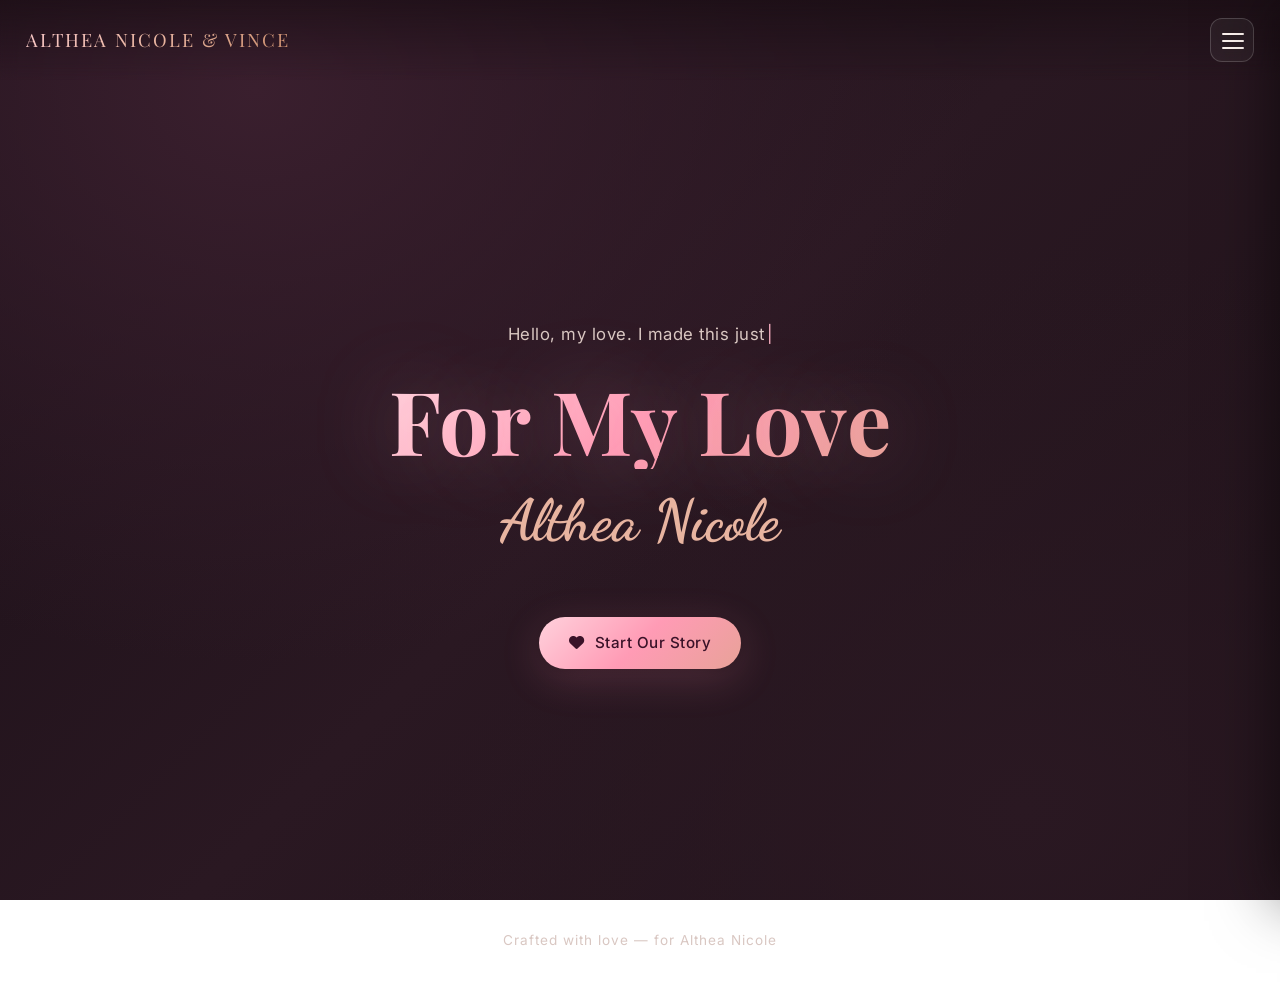
==== index.html @ 715d10ba "Add files via upload" ====
<!DOCTYPE html>
<html lang="en">
<head>
<meta charset="UTF-8">
<meta name="viewport" content="width=device-width,initial-scale=1">
<title>For My Love · Althea Nicole</title>
<meta name="description" content="A premium romantic story made just for you.">
<link rel="preconnect" href="https://fonts.googleapis.com">
<link rel="preconnect" href="https://fonts.gstatic.com" crossorigin>
<link href="https://fonts.googleapis.com/css2?family=Playfair+Display:wght@500;600;700&family=Cormorant+Garamond:ital,wght@1,400;1,500&family=Inter:wght@300;400;500;600&family=Dancing+Script:wght@500;700&display=swap" rel="stylesheet">
<link rel="stylesheet" href="https://cdnjs.cloudflare.com/ajax/libs/font-awesome/6.5.2/css/all.min.css">
<link rel="stylesheet" href="style.css">
</head>
<body>
<main>

<section class="hero">
  <p class="typing" id="typing"></p>
  <h1>For My Love</h1>
  <div class="name">Althea Nicole</div>
  <a class="btn" href="story.html"><i class="fa-solid fa-heart"></i> Start Our Story</a>
</section>

</main>
<footer>Crafted with love &mdash; for Althea Nicole</footer>
<script src="script.js"></script>
<script>
typeText(document.getElementById('typing'),"Hello, my love. I made this just for you.");
</script>
</body>
</html>
---- style.css ----
/* ============================================================
   FOR MY LOVE — Premium Romantic Website (v2)
   Luxury aesthetic: soft pink, rose gold, glassmorphism
   ============================================================ */

:root{
  --bg-1:#1a0f17;
  --bg-2:#2a1822;
  --bg-3:#3a1f2e;
  --surface: rgba(255,255,255,0.06);
  --surface-2: rgba(255,255,255,0.10);
  --border: rgba(255,255,255,0.18);
  --text:#fff6f2;
  --muted:#d9c7c2;
  --pink:#ffb6c8;
  --pink-2:#ff8fb1;
  --pink-soft:#ffd8e4;
  --rose-gold:#e8b4a0;
  --rose-gold-2:#c98c6b;
  --gradient-pink: linear-gradient(135deg,#ffd1dc 0%, #ff9bb5 50%, #e8a298 100%);
  --gradient-rose: linear-gradient(135deg,#f8c8c8 0%, #e8b4a0 50%, #c98c6b 100%);
  --gradient-bg: radial-gradient(at 20% 10%, #3a1f2e 0%, transparent 50%),
                 radial-gradient(at 80% 90%, #2a1822 0%, transparent 50%),
                 linear-gradient(135deg,#1a0f17 0%, #2a1822 50%, #1f1219 100%);
  --shadow-soft: 0 10px 40px rgba(255,140,170,.18), 0 2px 10px rgba(0,0,0,.25);
  --shadow-lg: 0 30px 80px rgba(255,140,170,.25), 0 10px 30px rgba(0,0,0,.4);
  --glow: 0 0 24px rgba(255,182,200,.55), 0 0 60px rgba(255,140,170,.25);
  --radius:18px;
  --ease: cubic-bezier(.22,.61,.36,1);
}

*{box-sizing:border-box;margin:0;padding:0}
html,body{min-height:100%}
body{
  font-family:'Inter','Poppins',system-ui,sans-serif;
  color:var(--text);
  background:var(--gradient-bg);
  background-attachment:fixed;
  line-height:1.6;
  -webkit-font-smoothing:antialiased;
  overflow-x:hidden;
}
a{color:inherit;text-decoration:none}
img{max-width:100%;display:block}
h1,h2,h3{font-family:'Playfair Display','Cormorant Garamond',serif;font-weight:600;letter-spacing:.5px}

/* ===== Background particles ===== */
.particles{position:fixed;inset:0;z-index:0;pointer-events:none;overflow:hidden}
.particles span{
  position:absolute;bottom:-40px;
  color:var(--pink-soft);opacity:.45;
  filter:blur(.3px);
  animation:rise linear infinite;
}
@keyframes rise{
  0%{transform:translateY(0) scale(.6) rotate(0);opacity:0}
  10%{opacity:.7}
  100%{transform:translateY(-115vh) scale(1.1) rotate(360deg);opacity:0}
}

/* ===== Navigation: Hamburger + Glass Sidebar ===== */
.topbar{
  position:fixed;top:0;left:0;right:0;z-index:90;
  display:flex;align-items:center;justify-content:space-between;
  padding:18px 26px;
  background:linear-gradient(to bottom, rgba(20,10,15,.55), transparent);
  backdrop-filter:blur(8px);
  -webkit-backdrop-filter:blur(8px);
}
.brand{
  font-family:'Playfair Display',serif;
  font-size:1.15rem;letter-spacing:2px;text-transform:uppercase;
  background:var(--gradient-rose);
  -webkit-background-clip:text;background-clip:text;color:transparent;
}
.hamburger{
  position:relative;width:44px;height:44px;border:none;cursor:pointer;
  background:var(--surface);backdrop-filter:blur(10px);
  border:1px solid var(--border);border-radius:12px;
  display:grid;place-items:center;transition:.3s var(--ease);
}
.hamburger:hover{background:var(--surface-2);box-shadow:var(--glow)}
.hamburger span{
  position:absolute;left:11px;width:22px;height:2px;
  background:var(--text);border-radius:2px;
  transition:.35s var(--ease);
}
.hamburger span:nth-child(1){top:14px}
.hamburger span:nth-child(2){top:21px}
.hamburger span:nth-child(3){top:28px}
.hamburger.open span:nth-child(1){top:21px;transform:rotate(45deg)}
.hamburger.open span:nth-child(2){opacity:0}
.hamburger.open span:nth-child(3){top:21px;transform:rotate(-45deg)}

.menu-overlay{
  position:fixed;inset:0;background:rgba(0,0,0,.55);
  backdrop-filter:blur(6px);opacity:0;pointer-events:none;
  transition:opacity .35s var(--ease);z-index:95;
}
.menu-overlay.open{opacity:1;pointer-events:auto}

.sidemenu{
  position:fixed;top:0;right:0;height:100%;
  width:min(340px,86vw);z-index:100;
  background:rgba(30,18,24,.55);
  backdrop-filter:blur(22px);-webkit-backdrop-filter:blur(22px);
  border-left:1px solid var(--border);
  box-shadow:-20px 0 60px rgba(0,0,0,.55);
  transform:translateX(105%);
  transition:transform .5s var(--ease);
  display:flex;flex-direction:column;
  padding:90px 28px 30px;
  
  overflow-y: auto;
overflow-x: hidden;
scroll-behavior: smooth;
}
.sidemenu.open{transform:translateX(0)}
.sidemenu .close{
  position:absolute;top:22px;right:22px;
  width:38px;height:38px;border-radius:50%;
  background:var(--surface);border:1px solid var(--border);color:var(--text);
  cursor:pointer;display:grid;place-items:center;transition:.3s;
}
.sidemenu .close:hover{background:var(--surface-2);transform:rotate(90deg)}
.sidemenu h3{
  font-size:.78rem;letter-spacing:3px;text-transform:uppercase;
  color:var(--muted);margin-bottom:18px;font-family:'Inter',sans-serif;font-weight:500;
}
.sidemenu ul{list-style:none;display:flex;flex-direction:column;gap:4px}
.sidemenu a{
  display:flex;align-items:center;gap:14px;
  padding:13px 16px;border-radius:12px;
  font-size:.98rem;color:var(--text);
  transition:.3s var(--ease);
  border:1px solid transparent;
}
.sidemenu a i{width:18px;color:var(--pink);font-size:.95rem;transition:.3s}
.sidemenu a:hover{background:var(--surface);transform:translateX(4px)}
.sidemenu a.active{
  background:var(--gradient-pink);color:#3a1228;font-weight:600;
  box-shadow:0 8px 24px rgba(255,155,181,.35);
}
.sidemenu a.active i{color:#3a1228}

/* ===== Layout ===== */
main{position:relative;z-index:2;padding-top:90px;min-height:100vh}
.container{max-width:1100px;margin:0 auto;padding:0 24px}
section{padding:60px 0}

.page-title{
  text-align:center;font-size:clamp(2rem,5vw,3.4rem);
  margin-bottom:8px;
  background:var(--gradient-pink);
  -webkit-background-clip:text;background-clip:text;color:transparent;
  text-shadow:0 0 60px rgba(255,182,200,.25);
}
.page-subtitle{text-align:center;color:var(--muted);margin-bottom:48px;font-style:italic}

/* ===== Glass card ===== */
.glass{
  background:var(--surface);
  backdrop-filter:blur(14px);-webkit-backdrop-filter:blur(14px);
  border:1px solid var(--border);
  border-radius:var(--radius);
  box-shadow:var(--shadow-soft);
}

/* ===== Buttons ===== */
.btn{
  display:inline-flex;align-items:center;gap:10px;
  padding:14px 30px;border-radius:50px;
  font-family:'Inter',sans-serif;font-weight:500;font-size:.95rem;
  letter-spacing:.5px;cursor:pointer;border:none;
  background:var(--gradient-pink);color:#3a1228;
  box-shadow:var(--shadow-soft);
  transition:.35s var(--ease);
}
.btn:hover{transform:translateY(-2px);box-shadow:var(--shadow-lg)}
.btn.ghost{
  background:var(--surface);color:var(--text);
  border:1px solid var(--border);backdrop-filter:blur(10px);
}
.btn.ghost:hover{background:var(--surface-2)}

/* ===== HOME ===== */
.hero{
  min-height:calc(100vh - 90px);
  display:flex;flex-direction:column;align-items:center;justify-content:center;
  text-align:center;padding:40px 24px;
}
.hero .typing{color:var(--muted);font-size:1.05rem;margin-bottom:24px;min-height:1.5em;letter-spacing:.5px}
.hero .typing::after{content:"|";color:var(--pink);animation:blink 1s steps(1) infinite;margin-left:2px}
@keyframes blink{50%{opacity:0}}
.hero h1{
  font-size:clamp(2.8rem,8vw,5.5rem);font-weight:700;
  background:var(--gradient-pink);
  -webkit-background-clip:text;background-clip:text;color:transparent;
  text-shadow:0 0 80px rgba(255,182,200,.35);
  margin-bottom:6px;line-height:1.1;
}
.hero .name{
  font-family:'Dancing Script',cursive;font-weight:700;
  font-size:clamp(2rem,6vw,3.6rem);
  color:var(--rose-gold);
  margin-bottom:36px;
}
.hero .btn{margin-top:14px}

/* ===== Story timeline ===== */
.timeline{position:relative;max-width:760px;margin:0 auto;padding:20px 0}
.timeline::before{
  content:"";position:absolute;left:24px;top:0;bottom:0;width:2px;
  background:linear-gradient(to bottom,transparent,var(--pink),transparent);
}
@media(min-width:760px){.timeline::before{left:50%;transform:translateX(-50%)}}
.t-item{position:relative;margin:0 0 32px 60px;opacity:0;transform:translateY(24px);transition:.7s var(--ease)}
@media(min-width:760px){
  .t-item{width:46%;margin-left:0}
  .t-item:nth-child(even){margin-left:54%}
}
.t-item.in{opacity:1;transform:none}
.t-dot{
  position:absolute;left:-46px;top:18px;width:14px;height:14px;border-radius:50%;
  background:var(--pink);box-shadow:var(--glow);
}
@media(min-width:760px){
  .t-dot{left:auto;right:-31px}
  .t-item:nth-child(even) .t-dot{left:-31px;right:auto}
}
.t-card{padding:20px 22px;border-radius:14px}
.t-card h4{color:var(--pink);font-family:'Inter',sans-serif;font-size:.85rem;letter-spacing:1.5px;text-transform:uppercase;margin-bottom:8px;display:flex;align-items:center;gap:8px}
.t-card p{color:var(--text);line-height:1.65}
.t-card .meta{color:var(--muted);font-size:.8rem;margin-top:10px;display:flex;gap:14px}

/* ===== Gallery ===== */
.gallery-actions{display:flex;justify-content:center;margin-bottom:36px}
.gallery-grid{
  display:grid;gap:22px;
  grid-template-columns:repeat(auto-fill,minmax(260px,1fr));
}
.mem-card{
  border-radius:var(--radius);overflow:hidden;
  display:flex;flex-direction:column;
  opacity:0;transform:translateY(20px);
  animation:fadeUp .6s var(--ease) forwards;
  transition:.4s var(--ease);
}
.mem-card:hover{transform:translateY(-6px);box-shadow:var(--shadow-lg)}
.mem-card .img{aspect-ratio:4/3;overflow:hidden;background:#000}
.mem-card .img img{width:100%;height:100%;object-fit:cover;transition:.6s var(--ease)}
.mem-card:hover .img img{transform:scale(1.06)}
.mem-card .body{padding:16px 18px 18px;height: auto;}
.mem-card .date{font-size:.78rem;letter-spacing:1.5px;color:var(--pink);text-transform:uppercase;margin-bottom:6px;display:flex;align-items:center;gap:8px}
.mem-card .desc{color:var(--text);font-size:.95rem;line-height:1.55;white-space: pre-wrap;
word-break: break-word;
overflow-wrap: break-word;
height: auto;
max-height: none;}
.mem-card .del{
  position:absolute;top:10px;right:10px;
  width:32px;height:32px;border-radius:50%;border:none;cursor:pointer;
  background:rgba(0,0,0,.55);color:#fff;backdrop-filter:blur(6px);
  opacity:0;transition:.3s;
}
.mem-card{position:relative}
.mem-card:hover .del{opacity:1}
.empty{
  text-align:center;padding:60px 20px;color:var(--muted);
  border-radius:var(--radius);
}
.mem-card .edit{
  position: absolute;
  top: 12px;
  right: 12px;

  width: 42px;
  height: 42px;
  border: none;
  border-radius: 50%;

  display: flex;
  align-items: center;
  justify-content: center;

  background: rgba(255,255,255,.12);
  backdrop-filter: blur(10px);
  -webkit-backdrop-filter: blur(10px);

  color: #fff;
  cursor: pointer;

  transition: all .3s ease;
  box-shadow: 0 4px 15px rgba(0,0,0,.2);
}

.mem-card .edit:hover{
  transform: translateY(-2px) scale(1.08);
  background: #b266ff;
  color: #fff;
  box-shadow:
    0 0 10px rgba(178,102,255,.5),
    0 0 25px rgba(178,102,255,.35);
}

.mem-card .edit:active{
  transform: scale(.95);
}

.mem-card .edit i{
  font-size: .95rem;
}
.empty i{font-size:3rem;color:var(--pink);margin-bottom:14px;display:block}

@keyframes fadeUp{to{opacity:1;transform:none}}

/* ===== Modal ===== */
.modal-overlay{
  position:fixed;inset:0;z-index:200;
  background:rgba(0,0,0,.65);backdrop-filter:blur(8px);
  display:none;align-items:center;justify-content:center;
  padding:20px;opacity:0;transition:opacity .3s var(--ease);
}
.modal-overlay.show{display:flex;opacity:1}
.modal{
  width:100%;max-width:480px;
  background:rgba(40,22,30,.85);
  backdrop-filter:blur(20px);
  border:1px solid var(--border);
  border-radius:20px;padding:30px;
  transform:scale(.95);transition:transform .35s var(--ease);
  max-height:90vh;overflow-y:auto;
}
.modal-overlay.show .modal{transform:scale(1)}
.modal h3{font-size:1.6rem;margin-bottom:6px;color:var(--pink-soft)}
.modal .sub{color:var(--muted);font-size:.9rem;margin-bottom:22px}
.field{margin-bottom:16px}
.field label{display:block;font-size:.8rem;letter-spacing:1.2px;text-transform:uppercase;color:var(--muted);margin-bottom:8px}
.field input[type=text],.field input[type=date],.field textarea{
  width:100%;padding:12px 14px;border-radius:10px;
  background:rgba(255,255,255,.07);border:1px solid var(--border);
  color:var(--text);font-family:inherit;font-size:.95rem;outline:none;transition:.25s;
}
.field input:focus,.field textarea:focus{border-color:var(--pink);background:rgba(255,255,255,.1)}
.field textarea{min-height:90px;resize:vertical}
.file-drop{
  border:2px dashed var(--border);border-radius:12px;
  padding:24px;text-align:center;cursor:pointer;
  transition:.25s;color:var(--muted);
}
.file-drop:hover{border-color:var(--pink);color:var(--pink-soft);background:rgba(255,255,255,.04)}
.file-drop i{font-size:1.6rem;display:block;margin-bottom:8px;color:var(--pink)}
.file-drop input{display:none}
.preview{margin-top:12px;border-radius:10px;overflow:hidden;max-height:200px}
.preview img{width:100%;object-fit:cover;max-height:200px}
.modal-actions{display:flex;gap:10px;justify-content:flex-end;margin-top:22px}

/* ===== Reasons (flip cards) ===== */
.reasons-grid{display:grid;gap:20px;grid-template-columns:repeat(auto-fill,minmax(220px,1fr))}
.flip{perspective:1200px;height:200px;cursor:pointer}
.flip-inner{position:relative;width:100%;height:100%;transition:transform .7s var(--ease);transform-style:preserve-3d}
.flip.flipped .flip-inner{transform:rotateY(180deg)}
.flip-face{
  position:absolute;inset:0;border-radius:var(--radius);padding:22px;
  display:grid;place-items:center;text-align:center;
  backface-visibility:hidden;-webkit-backface-visibility:hidden;
}
.flip-front{background:var(--gradient-pink);color:#3a1228;box-shadow:var(--shadow-soft)}
.flip-front .num{font-family:'Playfair Display',serif;font-size:2.4rem;font-weight:700}
.flip-back{
  transform:rotateY(180deg);
  background:rgba(40,22,30,.85);backdrop-filter:blur(14px);
  border:1px solid var(--border);color:var(--text);font-size:.95rem;line-height:1.5;
}

/* ===== Timeline page ===== */
.feed{display:flex;flex-direction:column;gap:18px;max-width:640px;margin:0 auto}
.feed-card{
  padding:20px 22px;border-radius:14px;position:relative;
  opacity:0;transform:translateY(16px);animation:fadeUp .55s var(--ease) forwards;
}
.feed-card .when{font-size:.78rem;letter-spacing:1.5px;color:var(--pink);text-transform:uppercase;margin-bottom:6px;display:flex;align-items:center;gap:8px}
.feed-card .msg{font-size:1.02rem;line-height:1.6}
.feed-card .del{position:absolute;top:12px;right:12px;background:transparent;border:none;color:var(--muted);cursor:pointer;font-size:.9rem;transition:.2s}
.feed-card .del:hover{color:var(--pink)}

/* ===== Timer (countdown) ===== */
.countdown{display:grid;grid-template-columns:repeat(4,1fr);gap:14px;max-width:640px;margin:30px auto}
.cell{padding:24px 8px;text-align:center;border-radius:16px}
.cell .num{font-family:'Playfair Display',serif;font-size:clamp(1.8rem,5vw,2.8rem);color:var(--pink-soft)}
.cell .lbl{font-size:.7rem;letter-spacing:2px;text-transform:uppercase;color:var(--muted);margin-top:4px}

/* ===== Letter / Confession / Future ===== */
.letter{max-width:680px;margin:0 auto;padding:40px 36px;border-radius:22px;font-size:1.05rem;line-height:1.85}
.letter p{margin-bottom:16px}
.signature{font-family:'Dancing Script',cursive;font-size:1.8rem;color:var(--rose-gold);text-align:right;margin-top:20px}

/* ===== Game ===== */
.game-grid{display:grid;grid-template-columns:repeat(6,1fr);gap:10px;max-width:440px;margin:30px auto}
.game-grid button{
  aspect-ratio:1;border:none;border-radius:10px;font-size:1.4rem;cursor:pointer;
  background:var(--surface);backdrop-filter:blur(8px);border:1px solid var(--border);
  transition:.2s var(--ease);color:var(--text);
}
.game-grid button:hover{background:var(--surface-2);transform:scale(.95)}
.game-msg{text-align:center;color:var(--pink-soft);min-height:1.5em;margin-top:14px}

/* ===== Music ===== */
.player{max-width:520px;margin:0 auto;padding:30px;border-radius:22px;text-align:center}
.player h3{font-size:1.4rem;margin-bottom:6px}
.player .artist{color:var(--muted);margin-bottom:20px}
.player audio{width:100%;margin-top:14px}

/* ===== MARRY ME ===== */
.marry{
  min-height:calc(100vh - 90px);
  display:flex;flex-direction:column;align-items:center;justify-content:center;
  text-align:center;padding:40px 24px;position:relative;overflow:hidden;
}
.marry h1{
  font-size:clamp(2.6rem,8vw,5rem);
  background:var(--gradient-pink);
  -webkit-background-clip:text;background-clip:text;color:transparent;
  margin-bottom:14px;text-shadow:0 0 80px rgba(255,182,200,.4);
}
.marry .sub{
  font-family:'Cormorant Garamond','Playfair Display',serif;font-style:italic;
  color:var(--muted);max-width:560px;font-size:1.15rem;margin-bottom:44px;
}
.marry-btns{display:flex;gap:20px;align-items:center;position:relative;height:80px}
#yesBtn{
  padding:18px 44px;border-radius:50px;border:none;cursor:pointer;
  font-family:'Inter',sans-serif;font-weight:600;font-size:1.1rem;letter-spacing:1px;
  background:var(--gradient-pink);color:#3a1228;
  box-shadow:0 12px 40px rgba(255,155,181,.5);
  transition:transform .4s var(--ease), box-shadow .4s var(--ease);
}
#yesBtn:hover{box-shadow:0 16px 50px rgba(255,155,181,.7)}
#noBtn{
  padding:14px 32px;border-radius:50px;border:1px solid var(--border);cursor:pointer;
  font-family:'Inter',sans-serif;font-weight:500;font-size:.95rem;
  background:rgba(255,255,255,.06);color:var(--muted);
  transition:transform .35s var(--ease), width .3s, padding .3s, font-size .3s;
  position:relative;
}
#noBtn:hover{background:rgba(255,255,255,.1);color:var(--text)}

/* Celebration */
.celebration{
  position:fixed;inset:0;display:none;align-items:center;justify-content:center;
  flex-direction:column;text-align:center;padding:24px;z-index:50;
  background:radial-gradient(ellipse at center, rgba(60,30,45,.4), rgba(20,10,15,.85));
}
.celebration.show{display:flex}
.celebration h1{
  font-size:clamp(3rem,10vw,6.5rem);
  background:var(--gradient-pink);
  -webkit-background-clip:text;background-clip:text;color:transparent;
  opacity:0;animation:scaleIn 1.2s var(--ease) .4s forwards;
  text-shadow:0 0 80px rgba(255,182,200,.6);
}
.celebration .forever{
  font-family:'Dancing Script',cursive;font-size:clamp(1.6rem,4vw,2.6rem);
  color:var(--rose-gold);margin-top:20px;opacity:0;
  animation:scaleIn 1.2s var(--ease) 1.4s forwards;
}
@keyframes scaleIn{from{opacity:0;transform:scale(.7)}to{opacity:1;transform:scale(1)}}

/* Flower bloom */
.flower{position:absolute;width:0;height:0;pointer-events:none;animation:bloom 1.5s var(--ease) forwards}
.flower .petal{
  position:absolute;width:30px;height:42px;left:-15px;top:-32px;
  background:radial-gradient(ellipse at 50% 100%,#ffd1dc,#ff9bb5);
  border-radius:50% 50% 50% 50% / 60% 60% 40% 40%;
  transform-origin:50% 100%;
  box-shadow:0 4px 16px rgba(255,155,181,.35);
}
.flower .center{
  position:absolute;width:14px;height:14px;left:-7px;top:-7px;border-radius:50%;
  background:radial-gradient(circle,#fff4b5,#e8b4a0);
}
@keyframes bloom{
  0%{transform:scale(0) rotate(0)}
  60%{transform:scale(1.15) rotate(180deg)}
  100%{transform:scale(1) rotate(360deg)}
}

/* Falling petals */
.petal-fall{
  position:fixed;top:-30px;width:14px;height:18px;
  background:radial-gradient(ellipse at 50% 100%,#ffd1dc,#ff9bb5);
  border-radius:50% 50% 50% 50% / 60% 60% 40% 40%;
  pointer-events:none;z-index:40;
  animation:fall linear infinite;
}
@keyframes fall{
  0%{transform:translateY(0) rotate(0);opacity:0}
  10%{opacity:1}
  100%{transform:translateY(110vh) rotate(720deg);opacity:.7}
}

/* ===== Footer ===== */
footer{
  position:relative;z-index:2;
  text-align:center;padding:30px 20px;color:var(--muted);
  font-size:.85rem;letter-spacing:1px;
}

/* ===== Responsive tweaks ===== */
@media(max-width:600px){
  .topbar{padding:14px 18px}
  section{padding:40px 0}
  .modal{padding:24px}
  .game-grid{grid-template-columns:repeat(5,1fr)}
}
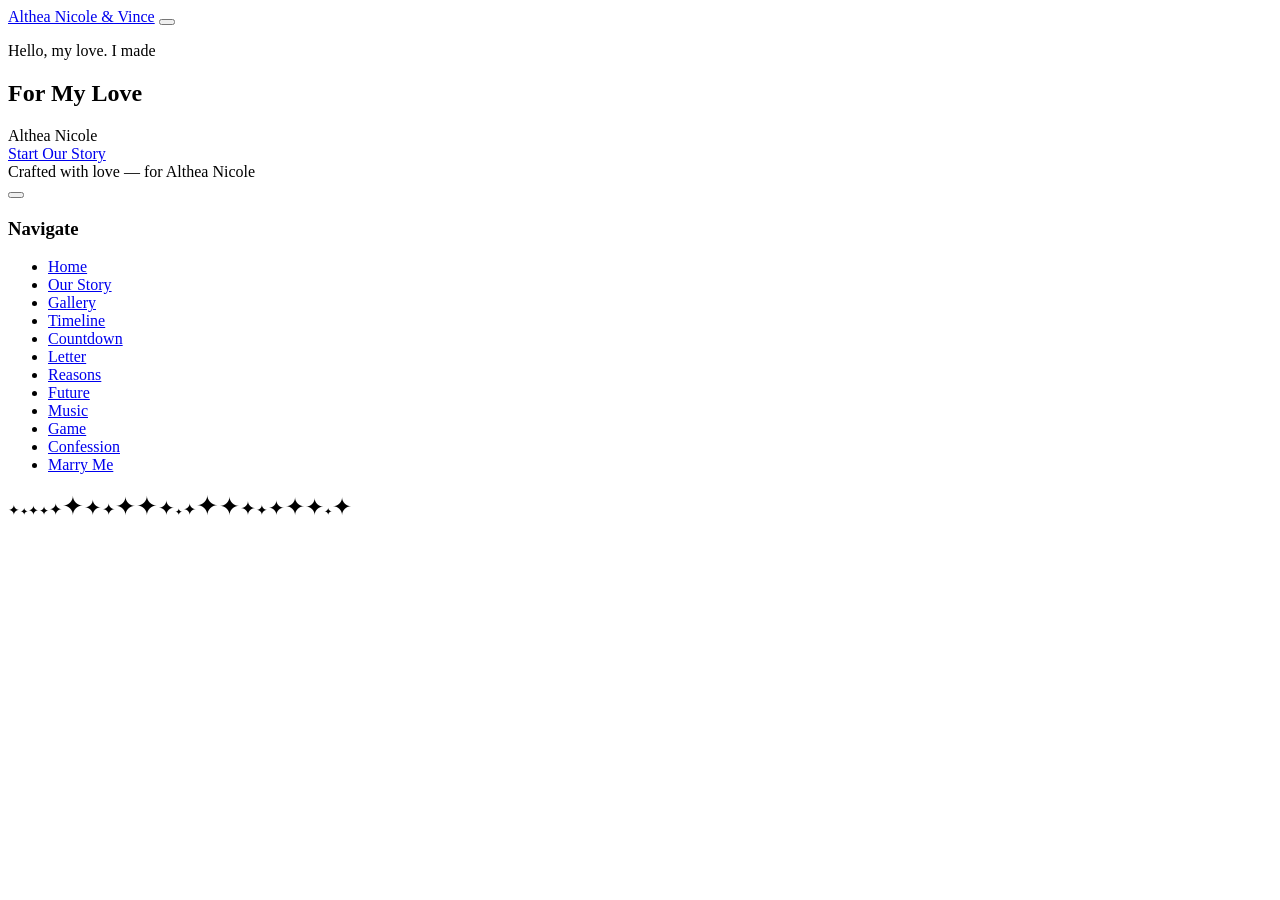
==== commit 2acd7153: "Update index.html" ====
--- a/index.html
+++ b/index.html
@@ -4,12 +4,17 @@
 <meta charset="UTF-8">
 <meta name="viewport" content="width=device-width,initial-scale=1">
 <title>For My Love · Althea Nicole</title>
+<meta charset="UTF-8">
+<meta name="viewport" content="width=device-width,initial-scale=1">
+<title>For My Althea Nicole</title>
 <meta name="description" content="A premium romantic story made just for you.">
+
+<meta property="og:title" content="For My Thea bagtit🩷">
+<meta property="og:description" content="A special website made just for Althea Nicole.">
+<meta property="og:image" content="https://vinceculannay87-cloud.github.io/image.jpg">
+<meta property="og:type" content="website">
+
 <link rel="preconnect" href="https://fonts.googleapis.com">
-<link rel="preconnect" href="https://fonts.gstatic.com" crossorigin>
-<link href="https://fonts.googleapis.com/css2?family=Playfair+Display:wght@500;600;700&family=Cormorant+Garamond:ital,wght@1,400;1,500&family=Inter:wght@300;400;500;600&family=Dancing+Script:wght@500;700&display=swap" rel="stylesheet">
-<link rel="stylesheet" href="https://cdnjs.cloudflare.com/ajax/libs/font-awesome/6.5.2/css/all.min.css">
-<link rel="stylesheet" href="style.css">
 </head>
 <body>
 <main>
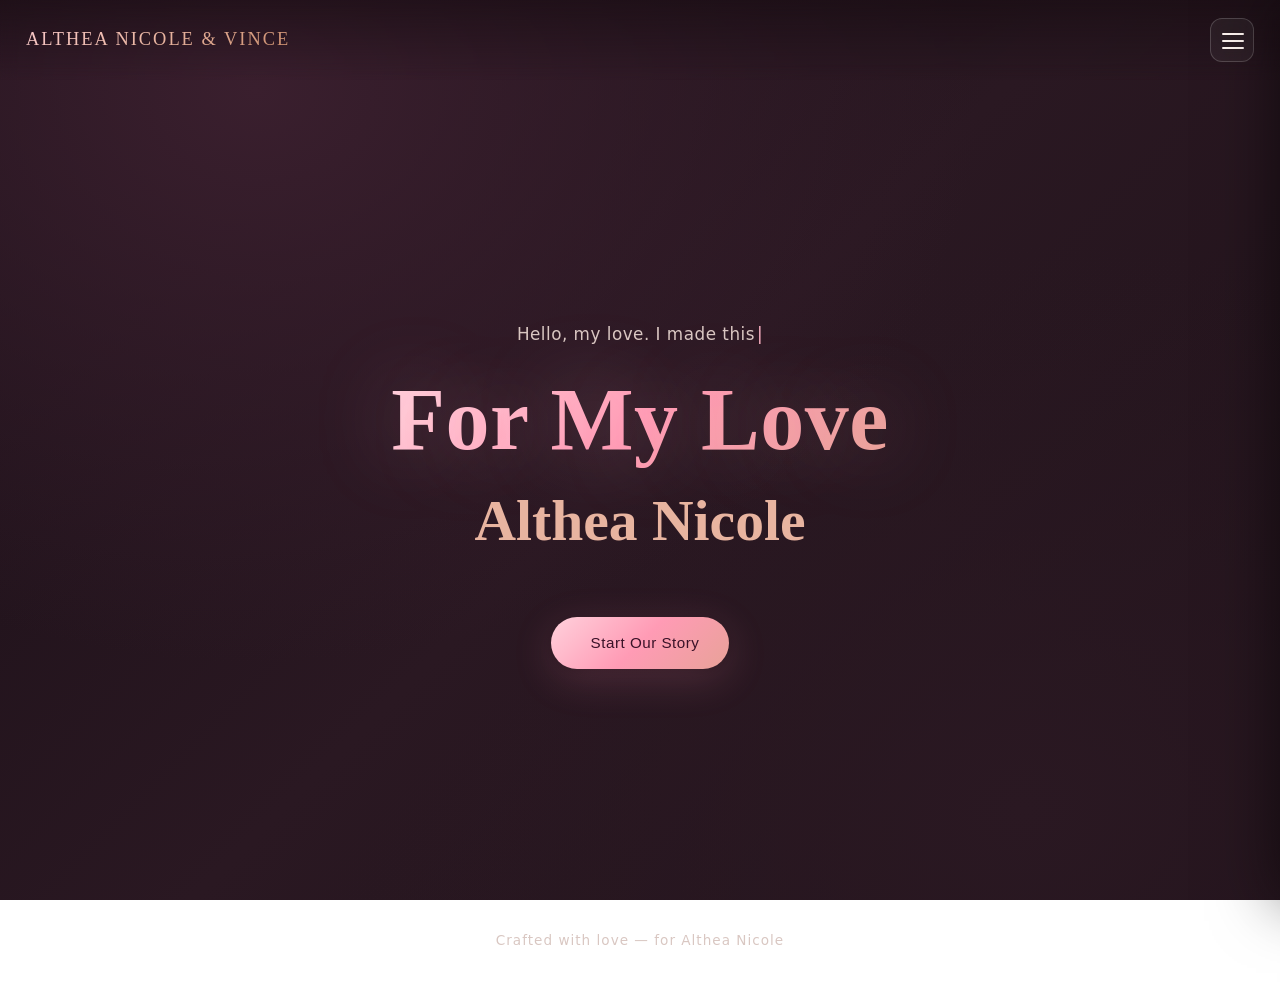
==== commit 1b66c236: "Update title and meta tags in index.html" ====
--- a/index.html
+++ b/index.html
@@ -3,10 +3,7 @@
 <head>
 <meta charset="UTF-8">
 <meta name="viewport" content="width=device-width,initial-scale=1">
-<title>For My Love · Althea Nicole</title>
-<meta charset="UTF-8">
-<meta name="viewport" content="width=device-width,initial-scale=1">
-<title>For My Althea Nicole</title>
+<title>For My Thea bagtit🩷</title>
 <meta name="description" content="A premium romantic story made just for you.">
 
 <meta property="og:title" content="For My Thea bagtit🩷">
@@ -15,6 +12,7 @@
 <meta property="og:type" content="website">
 
 <link rel="preconnect" href="https://fonts.googleapis.com">
+<link rel="stylesheet" href="style.css">
 </head>
 <body>
 <main>
--- a/style.css
+++ b/style.css
@@ -0,0 +1,515 @@
+/* ============================================================
+   FOR MY LOVE — Premium Romantic Website (v2)
+   Luxury aesthetic: soft pink, rose gold, glassmorphism
+   ============================================================ */
+
+:root{
+  --bg-1:#1a0f17;
+  --bg-2:#2a1822;
+  --bg-3:#3a1f2e;
+  --surface: rgba(255,255,255,0.06);
+  --surface-2: rgba(255,255,255,0.10);
+  --border: rgba(255,255,255,0.18);
+  --text:#fff6f2;
+  --muted:#d9c7c2;
+  --pink:#ffb6c8;
+  --pink-2:#ff8fb1;
+  --pink-soft:#ffd8e4;
+  --rose-gold:#e8b4a0;
+  --rose-gold-2:#c98c6b;
+  --gradient-pink: linear-gradient(135deg,#ffd1dc 0%, #ff9bb5 50%, #e8a298 100%);
+  --gradient-rose: linear-gradient(135deg,#f8c8c8 0%, #e8b4a0 50%, #c98c6b 100%);
+  --gradient-bg: radial-gradient(at 20% 10%, #3a1f2e 0%, transparent 50%),
+                 radial-gradient(at 80% 90%, #2a1822 0%, transparent 50%),
+                 linear-gradient(135deg,#1a0f17 0%, #2a1822 50%, #1f1219 100%);
+  --shadow-soft: 0 10px 40px rgba(255,140,170,.18), 0 2px 10px rgba(0,0,0,.25);
+  --shadow-lg: 0 30px 80px rgba(255,140,170,.25), 0 10px 30px rgba(0,0,0,.4);
+  --glow: 0 0 24px rgba(255,182,200,.55), 0 0 60px rgba(255,140,170,.25);
+  --radius:18px;
+  --ease: cubic-bezier(.22,.61,.36,1);
+}
+
+*{box-sizing:border-box;margin:0;padding:0}
+html,body{min-height:100%}
+body{
+  font-family:'Inter','Poppins',system-ui,sans-serif;
+  color:var(--text);
+  background:var(--gradient-bg);
+  background-attachment:fixed;
+  line-height:1.6;
+  -webkit-font-smoothing:antialiased;
+  overflow-x:hidden;
+}
+a{color:inherit;text-decoration:none}
+img{max-width:100%;display:block}
+h1,h2,h3{font-family:'Playfair Display','Cormorant Garamond',serif;font-weight:600;letter-spacing:.5px}
+
+/* ===== Background particles ===== */
+.particles{position:fixed;inset:0;z-index:0;pointer-events:none;overflow:hidden}
+.particles span{
+  position:absolute;bottom:-40px;
+  color:var(--pink-soft);opacity:.45;
+  filter:blur(.3px);
+  animation:rise linear infinite;
+}
+@keyframes rise{
+  0%{transform:translateY(0) scale(.6) rotate(0);opacity:0}
+  10%{opacity:.7}
+  100%{transform:translateY(-115vh) scale(1.1) rotate(360deg);opacity:0}
+}
+
+/* ===== Navigation: Hamburger + Glass Sidebar ===== */
+.topbar{
+  position:fixed;top:0;left:0;right:0;z-index:90;
+  display:flex;align-items:center;justify-content:space-between;
+  padding:18px 26px;
+  background:linear-gradient(to bottom, rgba(20,10,15,.55), transparent);
+  backdrop-filter:blur(8px);
+  -webkit-backdrop-filter:blur(8px);
+}
+.brand{
+  font-family:'Playfair Display',serif;
+  font-size:1.15rem;letter-spacing:2px;text-transform:uppercase;
+  background:var(--gradient-rose);
+  -webkit-background-clip:text;background-clip:text;color:transparent;
+}
+.hamburger{
+  position:relative;width:44px;height:44px;border:none;cursor:pointer;
+  background:var(--surface);backdrop-filter:blur(10px);
+  border:1px solid var(--border);border-radius:12px;
+  display:grid;place-items:center;transition:.3s var(--ease);
+}
+.hamburger:hover{background:var(--surface-2);box-shadow:var(--glow)}
+.hamburger span{
+  position:absolute;left:11px;width:22px;height:2px;
+  background:var(--text);border-radius:2px;
+  transition:.35s var(--ease);
+}
+.hamburger span:nth-child(1){top:14px}
+.hamburger span:nth-child(2){top:21px}
+.hamburger span:nth-child(3){top:28px}
+.hamburger.open span:nth-child(1){top:21px;transform:rotate(45deg)}
+.hamburger.open span:nth-child(2){opacity:0}
+.hamburger.open span:nth-child(3){top:21px;transform:rotate(-45deg)}
+
+.menu-overlay{
+  position:fixed;inset:0;background:rgba(0,0,0,.55);
+  backdrop-filter:blur(6px);opacity:0;pointer-events:none;
+  transition:opacity .35s var(--ease);z-index:95;
+}
+.menu-overlay.open{opacity:1;pointer-events:auto}
+
+.sidemenu{
+  position:fixed;top:0;right:0;height:100%;
+  width:min(340px,86vw);z-index:100;
+  background:rgba(30,18,24,.55);
+  backdrop-filter:blur(22px);-webkit-backdrop-filter:blur(22px);
+  border-left:1px solid var(--border);
+  box-shadow:-20px 0 60px rgba(0,0,0,.55);
+  transform:translateX(105%);
+  transition:transform .5s var(--ease);
+  display:flex;flex-direction:column;
+  padding:90px 28px 30px;
+  
+  overflow-y: auto;
+overflow-x: hidden;
+scroll-behavior: smooth;
+}
+.sidemenu.open{transform:translateX(0)}
+.sidemenu .close{
+  position:absolute;top:22px;right:22px;
+  width:38px;height:38px;border-radius:50%;
+  background:var(--surface);border:1px solid var(--border);color:var(--text);
+  cursor:pointer;display:grid;place-items:center;transition:.3s;
+}
+.sidemenu .close:hover{background:var(--surface-2);transform:rotate(90deg)}
+.sidemenu h3{
+  font-size:.78rem;letter-spacing:3px;text-transform:uppercase;
+  color:var(--muted);margin-bottom:18px;font-family:'Inter',sans-serif;font-weight:500;
+}
+.sidemenu ul{list-style:none;display:flex;flex-direction:column;gap:4px}
+.sidemenu a{
+  display:flex;align-items:center;gap:14px;
+  padding:13px 16px;border-radius:12px;
+  font-size:.98rem;color:var(--text);
+  transition:.3s var(--ease);
+  border:1px solid transparent;
+}
+.sidemenu a i{width:18px;color:var(--pink);font-size:.95rem;transition:.3s}
+.sidemenu a:hover{background:var(--surface);transform:translateX(4px)}
+.sidemenu a.active{
+  background:var(--gradient-pink);color:#3a1228;font-weight:600;
+  box-shadow:0 8px 24px rgba(255,155,181,.35);
+}
+.sidemenu a.active i{color:#3a1228}
+
+/* ===== Layout ===== */
+main{position:relative;z-index:2;padding-top:90px;min-height:100vh}
+.container{max-width:1100px;margin:0 auto;padding:0 24px}
+section{padding:60px 0}
+
+.page-title{
+  text-align:center;font-size:clamp(2rem,5vw,3.4rem);
+  margin-bottom:8px;
+  background:var(--gradient-pink);
+  -webkit-background-clip:text;background-clip:text;color:transparent;
+  text-shadow:0 0 60px rgba(255,182,200,.25);
+}
+.page-subtitle{text-align:center;color:var(--muted);margin-bottom:48px;font-style:italic}
+
+/* ===== Glass card ===== */
+.glass{
+  background:var(--surface);
+  backdrop-filter:blur(14px);-webkit-backdrop-filter:blur(14px);
+  border:1px solid var(--border);
+  border-radius:var(--radius);
+  box-shadow:var(--shadow-soft);
+}
+
+/* ===== Buttons ===== */
+.btn{
+  display:inline-flex;align-items:center;gap:10px;
+  padding:14px 30px;border-radius:50px;
+  font-family:'Inter',sans-serif;font-weight:500;font-size:.95rem;
+  letter-spacing:.5px;cursor:pointer;border:none;
+  background:var(--gradient-pink);color:#3a1228;
+  box-shadow:var(--shadow-soft);
+  transition:.35s var(--ease);
+}
+.btn:hover{transform:translateY(-2px);box-shadow:var(--shadow-lg)}
+.btn.ghost{
+  background:var(--surface);color:var(--text);
+  border:1px solid var(--border);backdrop-filter:blur(10px);
+}
+.btn.ghost:hover{background:var(--surface-2)}
+
+/* ===== HOME ===== */
+.hero{
+  min-height:calc(100vh - 90px);
+  display:flex;flex-direction:column;align-items:center;justify-content:center;
+  text-align:center;padding:40px 24px;
+}
+.hero .typing{color:var(--muted);font-size:1.05rem;margin-bottom:24px;min-height:1.5em;letter-spacing:.5px}
+.hero .typing::after{content:"|";color:var(--pink);animation:blink 1s steps(1) infinite;margin-left:2px}
+@keyframes blink{50%{opacity:0}}
+.hero h1{
+  font-size:clamp(2.8rem,8vw,5.5rem);font-weight:700;
+  background:var(--gradient-pink);
+  -webkit-background-clip:text;background-clip:text;color:transparent;
+  text-shadow:0 0 80px rgba(255,182,200,.35);
+  margin-bottom:6px;line-height:1.1;
+}
+.hero .name{
+  font-family:'Dancing Script',cursive;font-weight:700;
+  font-size:clamp(2rem,6vw,3.6rem);
+  color:var(--rose-gold);
+  margin-bottom:36px;
+}
+.hero .btn{margin-top:14px}
+
+/* ===== Story timeline ===== */
+.timeline{position:relative;max-width:760px;margin:0 auto;padding:20px 0}
+.timeline::before{
+  content:"";position:absolute;left:24px;top:0;bottom:0;width:2px;
+  background:linear-gradient(to bottom,transparent,var(--pink),transparent);
+}
+@media(min-width:760px){.timeline::before{left:50%;transform:translateX(-50%)}}
+.t-item{position:relative;margin:0 0 32px 60px;opacity:0;transform:translateY(24px);transition:.7s var(--ease)}
+@media(min-width:760px){
+  .t-item{width:46%;margin-left:0}
+  .t-item:nth-child(even){margin-left:54%}
+}
+.t-item.in{opacity:1;transform:none}
+.t-dot{
+  position:absolute;left:-46px;top:18px;width:14px;height:14px;border-radius:50%;
+  background:var(--pink);box-shadow:var(--glow);
+}
+@media(min-width:760px){
+  .t-dot{left:auto;right:-31px}
+  .t-item:nth-child(even) .t-dot{left:-31px;right:auto}
+}
+.t-card{padding:20px 22px;border-radius:14px}
+.t-card h4{color:var(--pink);font-family:'Inter',sans-serif;font-size:.85rem;letter-spacing:1.5px;text-transform:uppercase;margin-bottom:8px;display:flex;align-items:center;gap:8px}
+.t-card p{color:var(--text);line-height:1.65}
+.t-card .meta{color:var(--muted);font-size:.8rem;margin-top:10px;display:flex;gap:14px}
+
+/* ===== Gallery ===== */
+.gallery-actions{display:flex;justify-content:center;margin-bottom:36px}
+.gallery-grid{
+  display:grid;gap:22px;
+  grid-template-columns:repeat(auto-fill,minmax(260px,1fr));
+}
+.mem-card{
+  border-radius:var(--radius);overflow:hidden;
+  display:flex;flex-direction:column;
+  opacity:0;transform:translateY(20px);
+  animation:fadeUp .6s var(--ease) forwards;
+  transition:.4s var(--ease);
+}
+.mem-card:hover{transform:translateY(-6px);box-shadow:var(--shadow-lg)}
+.mem-card .img{aspect-ratio:4/3;overflow:hidden;background:#000}
+.mem-card .img img{width:100%;height:100%;object-fit:cover;transition:.6s var(--ease)}
+.mem-card:hover .img img{transform:scale(1.06)}
+.mem-card .body{padding:16px 18px 18px;height: auto;}
+.mem-card .date{font-size:.78rem;letter-spacing:1.5px;color:var(--pink);text-transform:uppercase;margin-bottom:6px;display:flex;align-items:center;gap:8px}
+.mem-card .desc{color:var(--text);font-size:.95rem;line-height:1.55;white-space: pre-wrap;
+word-break: break-word;
+overflow-wrap: break-word;
+height: auto;
+max-height: none;}
+.mem-card .del{
+  position:absolute;top:10px;right:10px;
+  width:32px;height:32px;border-radius:50%;border:none;cursor:pointer;
+  background:rgba(0,0,0,.55);color:#fff;backdrop-filter:blur(6px);
+  opacity:0;transition:.3s;
+}
+.mem-card{position:relative}
+.mem-card:hover .del{opacity:1}
+.empty{
+  text-align:center;padding:60px 20px;color:var(--muted);
+  border-radius:var(--radius);
+}
+.mem-card .edit{
+  position: absolute;
+  top: 12px;
+  right: 12px;
+
+  width: 42px;
+  height: 42px;
+  border: none;
+  border-radius: 50%;
+
+  display: flex;
+  align-items: center;
+  justify-content: center;
+
+  background: rgba(255,255,255,.12);
+  backdrop-filter: blur(10px);
+  -webkit-backdrop-filter: blur(10px);
+
+  color: #fff;
+  cursor: pointer;
+
+  transition: all .3s ease;
+  box-shadow: 0 4px 15px rgba(0,0,0,.2);
+}
+
+.mem-card .edit:hover{
+  transform: translateY(-2px) scale(1.08);
+  background: #b266ff;
+  color: #fff;
+  box-shadow:
+    0 0 10px rgba(178,102,255,.5),
+    0 0 25px rgba(178,102,255,.35);
+}
+
+.mem-card .edit:active{
+  transform: scale(.95);
+}
+
+.mem-card .edit i{
+  font-size: .95rem;
+}
+.empty i{font-size:3rem;color:var(--pink);margin-bottom:14px;display:block}
+
+@keyframes fadeUp{to{opacity:1;transform:none}}
+
+/* ===== Modal ===== */
+.modal-overlay{
+  position:fixed;inset:0;z-index:200;
+  background:rgba(0,0,0,.65);backdrop-filter:blur(8px);
+  display:none;align-items:center;justify-content:center;
+  padding:20px;opacity:0;transition:opacity .3s var(--ease);
+}
+.modal-overlay.show{display:flex;opacity:1}
+.modal{
+  width:100%;max-width:480px;
+  background:rgba(40,22,30,.85);
+  backdrop-filter:blur(20px);
+  border:1px solid var(--border);
+  border-radius:20px;padding:30px;
+  transform:scale(.95);transition:transform .35s var(--ease);
+  max-height:90vh;overflow-y:auto;
+}
+.modal-overlay.show .modal{transform:scale(1)}
+.modal h3{font-size:1.6rem;margin-bottom:6px;color:var(--pink-soft)}
+.modal .sub{color:var(--muted);font-size:.9rem;margin-bottom:22px}
+.field{margin-bottom:16px}
+.field label{display:block;font-size:.8rem;letter-spacing:1.2px;text-transform:uppercase;color:var(--muted);margin-bottom:8px}
+.field input[type=text],.field input[type=date],.field textarea{
+  width:100%;padding:12px 14px;border-radius:10px;
+  background:rgba(255,255,255,.07);border:1px solid var(--border);
+  color:var(--text);font-family:inherit;font-size:.95rem;outline:none;transition:.25s;
+}
+.field input:focus,.field textarea:focus{border-color:var(--pink);background:rgba(255,255,255,.1)}
+.field textarea{min-height:90px;resize:vertical}
+.file-drop{
+  border:2px dashed var(--border);border-radius:12px;
+  padding:24px;text-align:center;cursor:pointer;
+  transition:.25s;color:var(--muted);
+}
+.file-drop:hover{border-color:var(--pink);color:var(--pink-soft);background:rgba(255,255,255,.04)}
+.file-drop i{font-size:1.6rem;display:block;margin-bottom:8px;color:var(--pink)}
+.file-drop input{display:none}
+.preview{margin-top:12px;border-radius:10px;overflow:hidden;max-height:200px}
+.preview img{width:100%;object-fit:cover;max-height:200px}
+.modal-actions{display:flex;gap:10px;justify-content:flex-end;margin-top:22px}
+
+/* ===== Reasons (flip cards) ===== */
+.reasons-grid{display:grid;gap:20px;grid-template-columns:repeat(auto-fill,minmax(220px,1fr))}
+.flip{perspective:1200px;height:200px;cursor:pointer}
+.flip-inner{position:relative;width:100%;height:100%;transition:transform .7s var(--ease);transform-style:preserve-3d}
+.flip.flipped .flip-inner{transform:rotateY(180deg)}
+.flip-face{
+  position:absolute;inset:0;border-radius:var(--radius);padding:22px;
+  display:grid;place-items:center;text-align:center;
+  backface-visibility:hidden;-webkit-backface-visibility:hidden;
+}
+.flip-front{background:var(--gradient-pink);color:#3a1228;box-shadow:var(--shadow-soft)}
+.flip-front .num{font-family:'Playfair Display',serif;font-size:2.4rem;font-weight:700}
+.flip-back{
+  transform:rotateY(180deg);
+  background:rgba(40,22,30,.85);backdrop-filter:blur(14px);
+  border:1px solid var(--border);color:var(--text);font-size:.95rem;line-height:1.5;
+}
+
+/* ===== Timeline page ===== */
+.feed{display:flex;flex-direction:column;gap:18px;max-width:640px;margin:0 auto}
+.feed-card{
+  padding:20px 22px;border-radius:14px;position:relative;
+  opacity:0;transform:translateY(16px);animation:fadeUp .55s var(--ease) forwards;
+}
+.feed-card .when{font-size:.78rem;letter-spacing:1.5px;color:var(--pink);text-transform:uppercase;margin-bottom:6px;display:flex;align-items:center;gap:8px}
+.feed-card .msg{font-size:1.02rem;line-height:1.6}
+.feed-card .del{position:absolute;top:12px;right:12px;background:transparent;border:none;color:var(--muted);cursor:pointer;font-size:.9rem;transition:.2s}
+.feed-card .del:hover{color:var(--pink)}
+
+/* ===== Timer (countdown) ===== */
+.countdown{display:grid;grid-template-columns:repeat(4,1fr);gap:14px;max-width:640px;margin:30px auto}
+.cell{padding:24px 8px;text-align:center;border-radius:16px}
+.cell .num{font-family:'Playfair Display',serif;font-size:clamp(1.8rem,5vw,2.8rem);color:var(--pink-soft)}
+.cell .lbl{font-size:.7rem;letter-spacing:2px;text-transform:uppercase;color:var(--muted);margin-top:4px}
+
+/* ===== Letter / Confession / Future ===== */
+.letter{max-width:680px;margin:0 auto;padding:40px 36px;border-radius:22px;font-size:1.05rem;line-height:1.85}
+.letter p{margin-bottom:16px}
+.signature{font-family:'Dancing Script',cursive;font-size:1.8rem;color:var(--rose-gold);text-align:right;margin-top:20px}
+
+/* ===== Game ===== */
+.game-grid{display:grid;grid-template-columns:repeat(6,1fr);gap:10px;max-width:440px;margin:30px auto}
+.game-grid button{
+  aspect-ratio:1;border:none;border-radius:10px;font-size:1.4rem;cursor:pointer;
+  background:var(--surface);backdrop-filter:blur(8px);border:1px solid var(--border);
+  transition:.2s var(--ease);color:var(--text);
+}
+.game-grid button:hover{background:var(--surface-2);transform:scale(.95)}
+.game-msg{text-align:center;color:var(--pink-soft);min-height:1.5em;margin-top:14px}
+
+/* ===== Music ===== */
+.player{max-width:520px;margin:0 auto;padding:30px;border-radius:22px;text-align:center}
+.player h3{font-size:1.4rem;margin-bottom:6px}
+.player .artist{color:var(--muted);margin-bottom:20px}
+.player audio{width:100%;margin-top:14px}
+
+/* ===== MARRY ME ===== */
+.marry{
+  min-height:calc(100vh - 90px);
+  display:flex;flex-direction:column;align-items:center;justify-content:center;
+  text-align:center;padding:40px 24px;position:relative;overflow:hidden;
+}
+.marry h1{
+  font-size:clamp(2.6rem,8vw,5rem);
+  background:var(--gradient-pink);
+  -webkit-background-clip:text;background-clip:text;color:transparent;
+  margin-bottom:14px;text-shadow:0 0 80px rgba(255,182,200,.4);
+}
+.marry .sub{
+  font-family:'Cormorant Garamond','Playfair Display',serif;font-style:italic;
+  color:var(--muted);max-width:560px;font-size:1.15rem;margin-bottom:44px;
+}
+.marry-btns{display:flex;gap:20px;align-items:center;position:relative;height:80px}
+#yesBtn{
+  padding:18px 44px;border-radius:50px;border:none;cursor:pointer;
+  font-family:'Inter',sans-serif;font-weight:600;font-size:1.1rem;letter-spacing:1px;
+  background:var(--gradient-pink);color:#3a1228;
+  box-shadow:0 12px 40px rgba(255,155,181,.5);
+  transition:transform .4s var(--ease), box-shadow .4s var(--ease);
+}
+#yesBtn:hover{box-shadow:0 16px 50px rgba(255,155,181,.7)}
+#noBtn{
+  padding:14px 32px;border-radius:50px;border:1px solid var(--border);cursor:pointer;
+  font-family:'Inter',sans-serif;font-weight:500;font-size:.95rem;
+  background:rgba(255,255,255,.06);color:var(--muted);
+  transition:transform .35s var(--ease), width .3s, padding .3s, font-size .3s;
+  position:relative;
+}
+#noBtn:hover{background:rgba(255,255,255,.1);color:var(--text)}
+
+/* Celebration */
+.celebration{
+  position:fixed;inset:0;display:none;align-items:center;justify-content:center;
+  flex-direction:column;text-align:center;padding:24px;z-index:50;
+  background:radial-gradient(ellipse at center, rgba(60,30,45,.4), rgba(20,10,15,.85));
+}
+.celebration.show{display:flex}
+.celebration h1{
+  font-size:clamp(3rem,10vw,6.5rem);
+  background:var(--gradient-pink);
+  -webkit-background-clip:text;background-clip:text;color:transparent;
+  opacity:0;animation:scaleIn 1.2s var(--ease) .4s forwards;
+  text-shadow:0 0 80px rgba(255,182,200,.6);
+}
+.celebration .forever{
+  font-family:'Dancing Script',cursive;font-size:clamp(1.6rem,4vw,2.6rem);
+  color:var(--rose-gold);margin-top:20px;opacity:0;
+  animation:scaleIn 1.2s var(--ease) 1.4s forwards;
+}
+@keyframes scaleIn{from{opacity:0;transform:scale(.7)}to{opacity:1;transform:scale(1)}}
+
+/* Flower bloom */
+.flower{position:absolute;width:0;height:0;pointer-events:none;animation:bloom 1.5s var(--ease) forwards}
+.flower .petal{
+  position:absolute;width:30px;height:42px;left:-15px;top:-32px;
+  background:radial-gradient(ellipse at 50% 100%,#ffd1dc,#ff9bb5);
+  border-radius:50% 50% 50% 50% / 60% 60% 40% 40%;
+  transform-origin:50% 100%;
+  box-shadow:0 4px 16px rgba(255,155,181,.35);
+}
+.flower .center{
+  position:absolute;width:14px;height:14px;left:-7px;top:-7px;border-radius:50%;
+  background:radial-gradient(circle,#fff4b5,#e8b4a0);
+}
+@keyframes bloom{
+  0%{transform:scale(0) rotate(0)}
+  60%{transform:scale(1.15) rotate(180deg)}
+  100%{transform:scale(1) rotate(360deg)}
+}
+
+/* Falling petals */
+.petal-fall{
+  position:fixed;top:-30px;width:14px;height:18px;
+  background:radial-gradient(ellipse at 50% 100%,#ffd1dc,#ff9bb5);
+  border-radius:50% 50% 50% 50% / 60% 60% 40% 40%;
+  pointer-events:none;z-index:40;
+  animation:fall linear infinite;
+}
+@keyframes fall{
+  0%{transform:translateY(0) rotate(0);opacity:0}
+  10%{opacity:1}
+  100%{transform:translateY(110vh) rotate(720deg);opacity:.7}
+}
+
+/* ===== Footer ===== */
+footer{
+  position:relative;z-index:2;
+  text-align:center;padding:30px 20px;color:var(--muted);
+  font-size:.85rem;letter-spacing:1px;
+}
+
+/* ===== Responsive tweaks ===== */
+@media(max-width:600px){
+  .topbar{padding:14px 18px}
+  section{padding:40px 0}
+  .modal{padding:24px}
+  .game-grid{grid-template-columns:repeat(5,1fr)}
+}
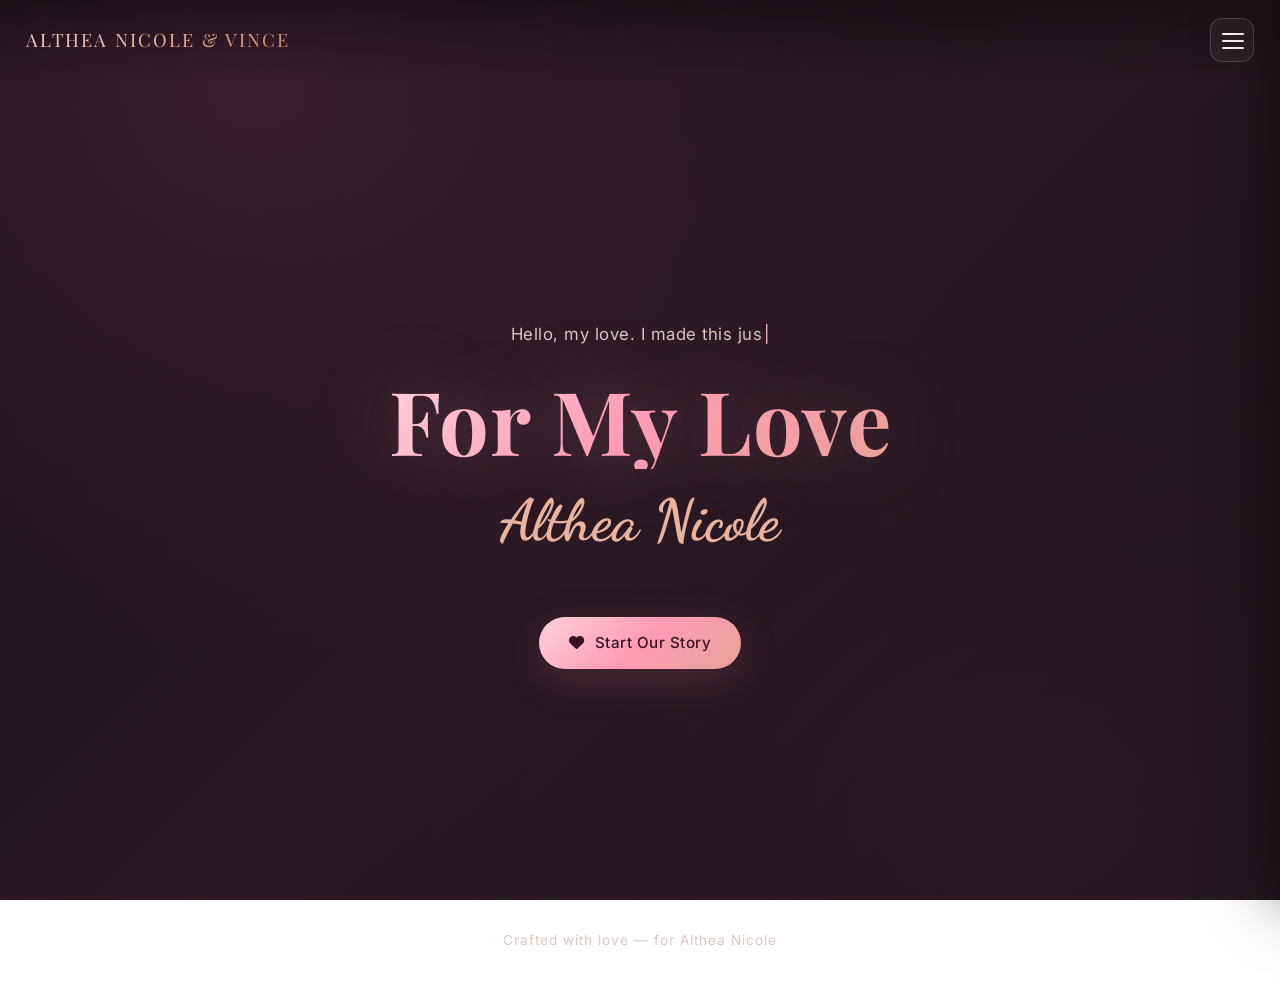
==== commit 9f83eb64: "Enhance index.html with additional meta tags Updated meta tags for better SEO and social sharing." ====
--- a/index.html
+++ b/index.html
@@ -3,16 +3,23 @@
 <head>
 <meta charset="UTF-8">
 <meta name="viewport" content="width=device-width,initial-scale=1">
-<title>For My Thea bagtit🩷</title>
+<title>"For My Thea bagtit🩷</title>
 <meta name="description" content="A premium romantic story made just for you.">
-
+<link rel="preconnect" href="https://fonts.googleapis.com">
+<link rel="preconnect" href="https://fonts.gstatic.com" crossorigin>
+<link href="https://fonts.googleapis.com/css2?family=Playfair+Display:wght@500;600;700&family=Cormorant+Garamond:ital,wght@1,400;1,500&family=Inter:wght@300;400;500;600&family=Dancing+Script:wght@500;700&display=swap" rel="stylesheet">
+<link rel="stylesheet" href="https://cdnjs.cloudflare.com/ajax/libs/font-awesome/6.5.2/css/all.min.css">
 <meta property="og:title" content="For My Thea bagtit🩷">
-<meta property="og:description" content="A special website made just for Althea Nicole.">
-<meta property="og:image" content="https://vinceculannay87-cloud.github.io/image.jpg">
+<meta property="og:description" content="A special website made with love, just for Althea Nicole 💖">
+<meta property="og:image" content="https://yourdomain.com/cover.jpg">
+<meta property="og:url" content="https://v34290126-collab.github.io/Althea-Nicole-/">
 <meta property="og:type" content="website">
 
-<link rel="preconnect" href="https://fonts.googleapis.com">
-<link rel="stylesheet" href="style.css">
+<meta name="twitter:card" content="summary_large_image">
+<meta name="twitter:title" content="For My Thea bagtit🩷">
+<meta name="twitter:description" content="A special website made with love, just for Althea Nicole 💖">
+<meta name="twitter:image" content="https://YOUR-IMAGE-URL-HERE">
+  <link rel="stylesheet" href="style.css">
 </head>
 <body>
 <main>
